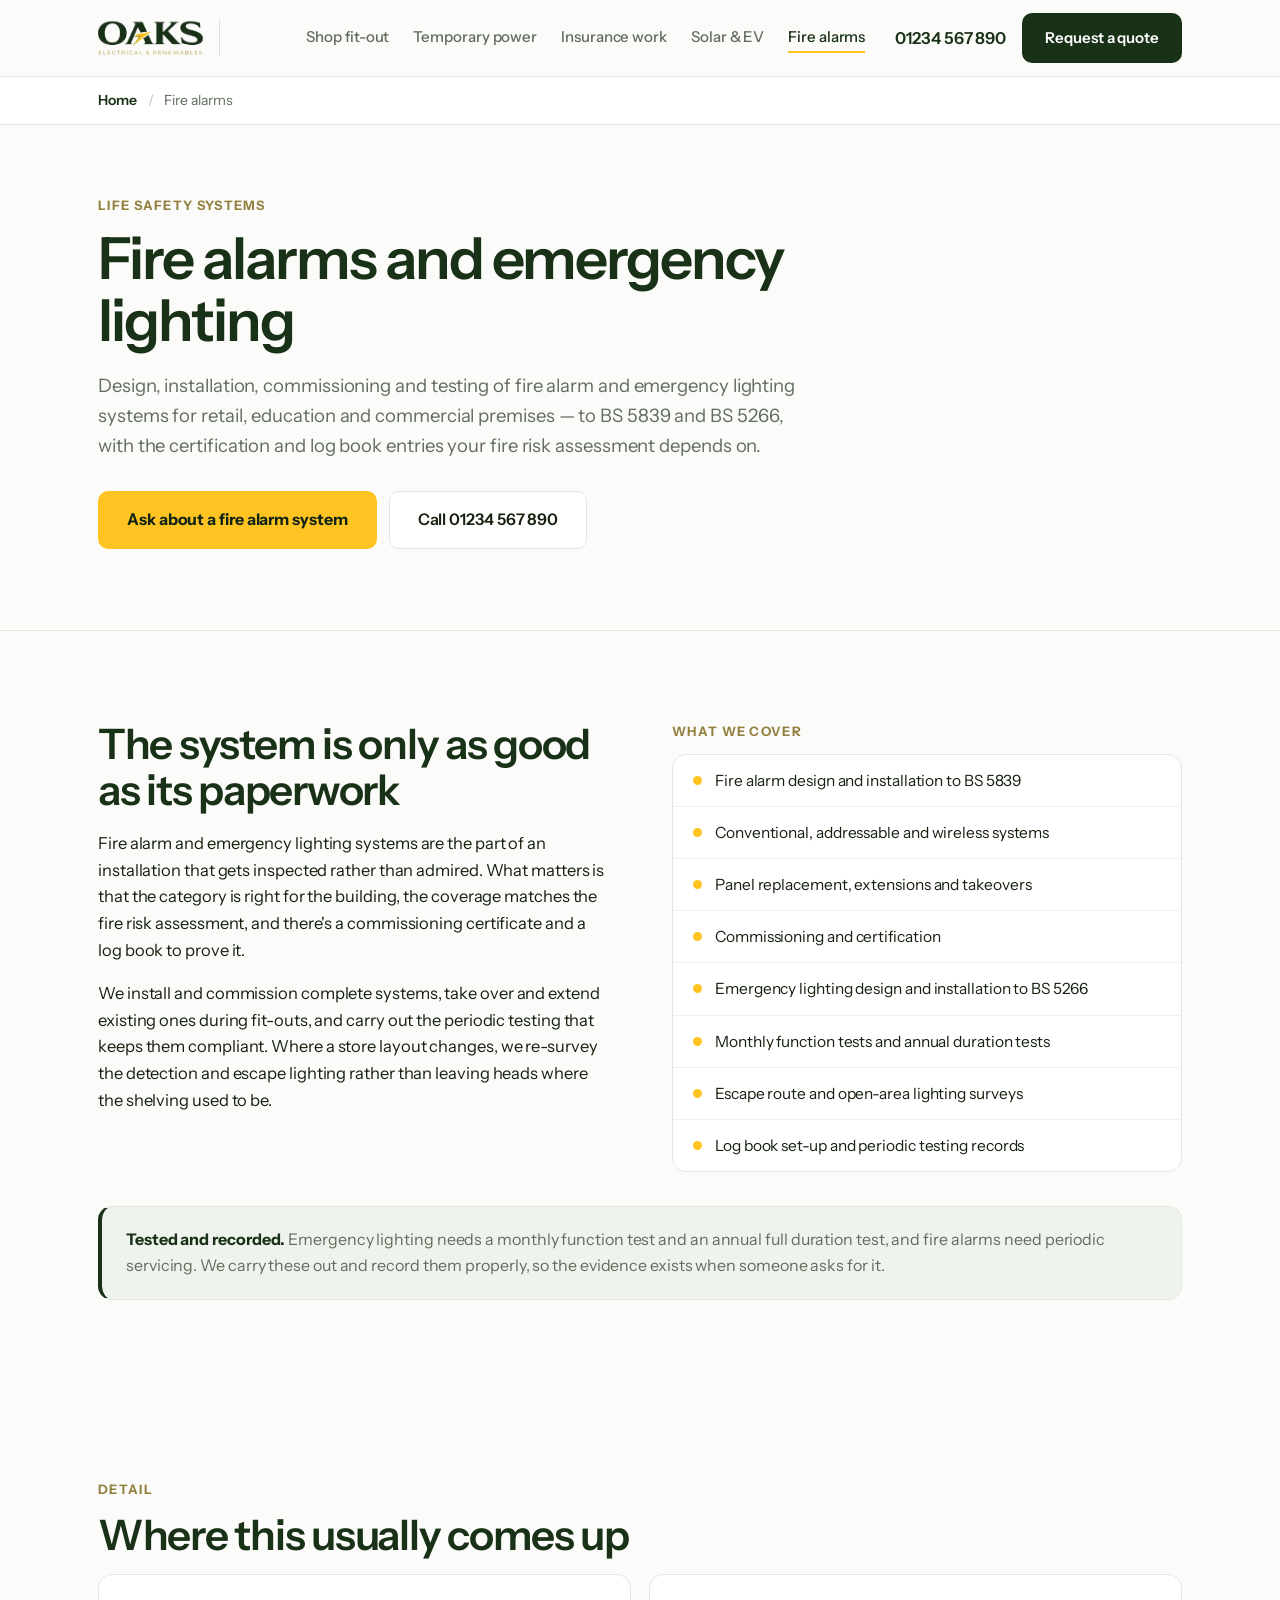
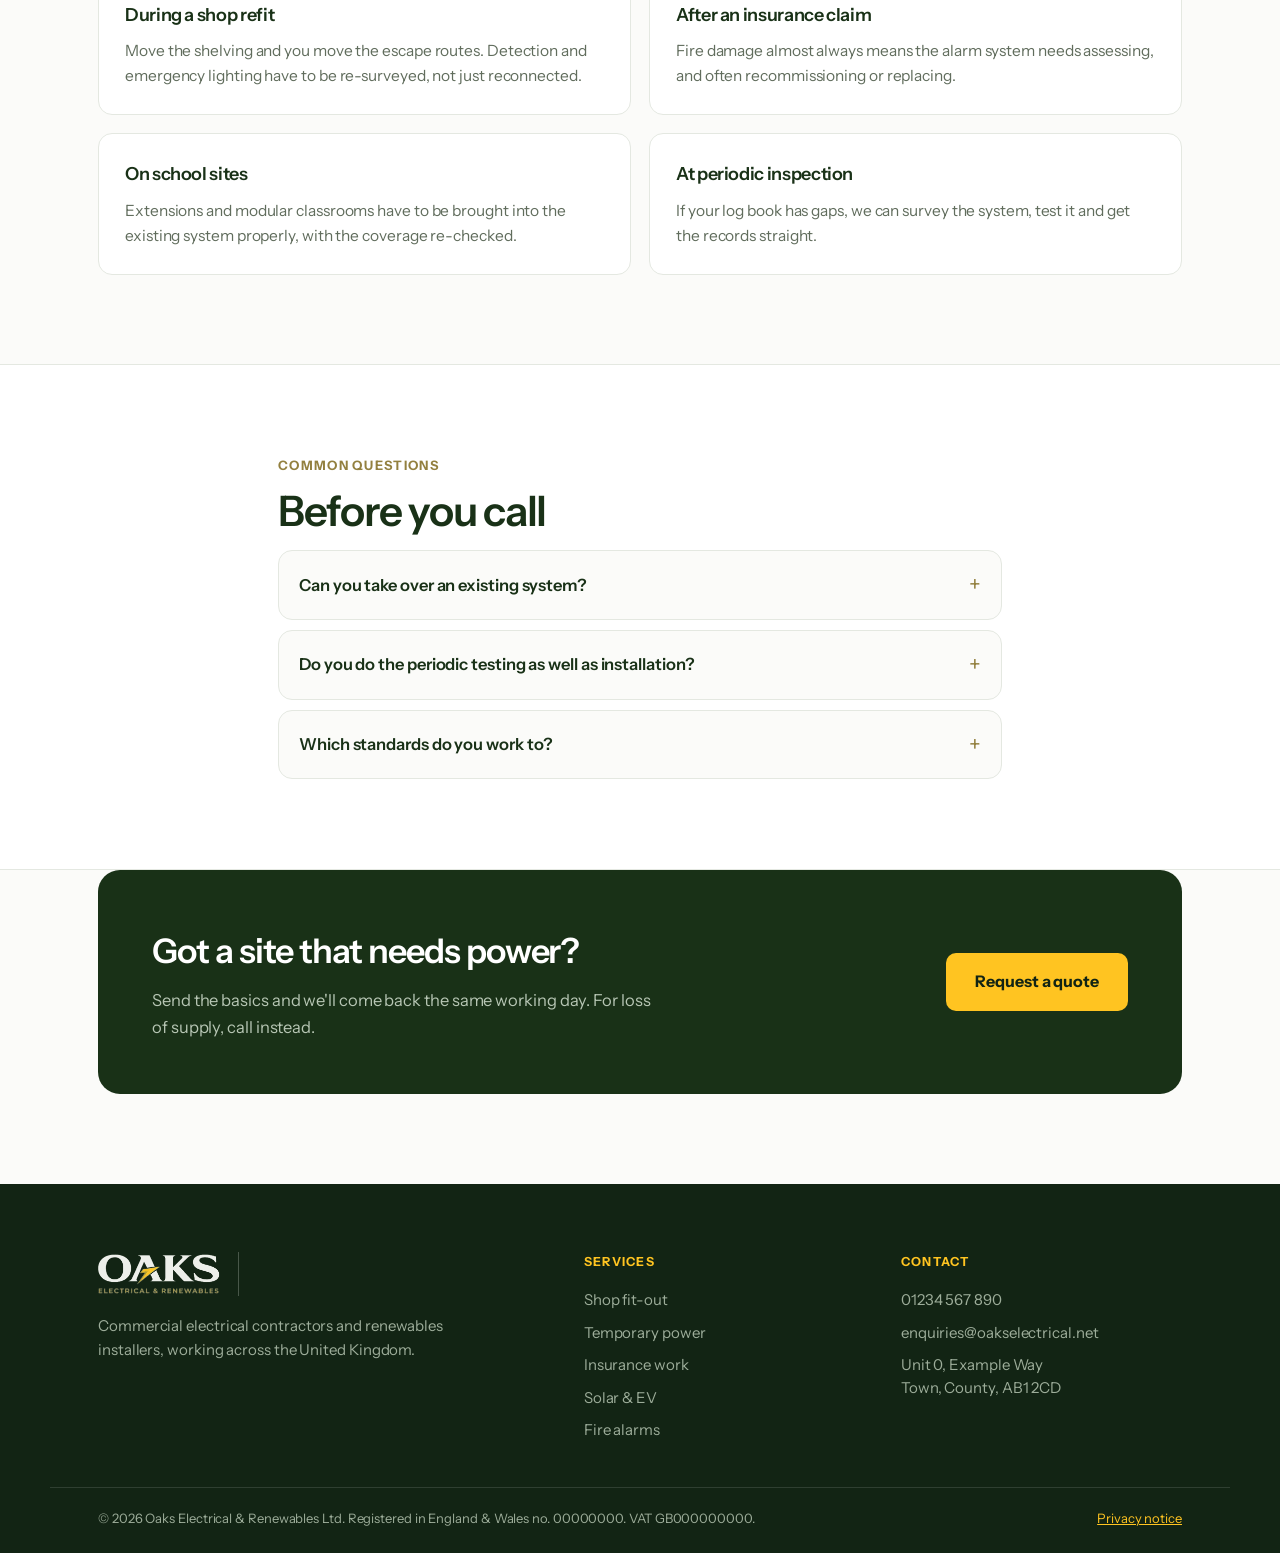
==== fire-alarms-emergency-lighting.html @ 6ed45cf1 "Initial commit: Oaks Electrical & Renewables website" ====
<!DOCTYPE html>
<html lang="en-GB">
<head>
<meta charset="utf-8">
<meta name="viewport" content="width=device-width, initial-scale=1">
<title>Fire Alarm &amp; Emergency Lighting Installation and Testing | Oaks Electrical</title>
<meta name="description" content="Commercial fire alarm and emergency lighting installation, commissioning and testing to BS 5839 and BS 5266. Nationwide, for retail, schools and commercial premises.">
<link rel="canonical" href="https://oakselectrical.net/fire-alarms-emergency-lighting.html">
<meta property="og:title" content="Fire Alarm &amp; Emergency Lighting Installation and Testing | Oaks Electrical">
<meta property="og:description" content="Commercial fire alarm and emergency lighting installation, commissioning and testing to BS 5839 and BS 5266. Nationwide, for retail, schools and commercial premises.">
<meta property="og:type" content="article">
<meta property="og:url" content="https://oakselectrical.net/fire-alarms-emergency-lighting.html">
<meta name="theme-color" content="#193117">
<link rel="icon" href="assets/favicon.svg" type="image/svg+xml">
<link rel="preconnect" href="https://fonts.googleapis.com">
<link rel="preconnect" href="https://fonts.gstatic.com" crossorigin>
<link href="https://fonts.googleapis.com/css2?family=Instrument+Sans:wght@400;500;600;700&display=swap" rel="stylesheet">
<link rel="stylesheet" href="styles.css">
</head>
<body>

<a class="skip" href="#main">Skip to content</a>

<header class="site-head">
  <div class="site-head__in">
    <a class="brand" href="index.html" aria-label="Oaks Electrical and Renewables, home">
      <img src="assets/oaks-logo.png" alt="Oaks Electrical &amp; Renewables" width="557" height="174">
    </a>
    <nav class="mainnav" aria-label="Main">
      <a href="supermarket-shop-fitout.html">Shop fit-out</a>
      <a href="temporary-power-supplies-schools.html">Temporary power</a>
      <a href="insurance-electrical-work.html">Insurance work</a>
      <a href="solar-pv-ev-charging.html">Solar &amp; EV</a>
      <a href="fire-alarms-emergency-lighting.html" aria-current="page">Fire alarms</a>
    </nav>
    <div class="head-actions">
      <a class="telnum" href="tel:01234567890">01234 567 890</a>
      <a class="btn btn--green" href="index.html#contact">Request a quote</a>
    </div>
    <button class="burger" aria-expanded="false" aria-controls="drawer" aria-label="Open menu">
      <span></span><span></span><span></span>
    </button>
  </div>
  <div class="drawer" id="drawer" hidden>
    <a href="supermarket-shop-fitout.html">Shop fit-out</a>
    <a href="temporary-power-supplies-schools.html">Temporary power</a>
    <a href="insurance-electrical-work.html">Insurance work</a>
    <a href="solar-pv-ev-charging.html">Solar &amp; EV</a>
    <a href="fire-alarms-emergency-lighting.html">Fire alarms</a>
    <a href="index.html#contact">Contact</a>
    <a class="drawer__call btn btn--yellow" href="tel:01234567890">Call 01234 567 890</a>
  </div>
</header>

<main id="main">

  <nav class="crumbs" aria-label="Breadcrumb">
    <div class="wrap">
      <a href="index.html">Home</a> <span aria-hidden="true">/</span> Fire alarms
    </div>
  </nav>

  <section class="pagehero">
    <div class="wrap">
      <p class="eyebrow">Life safety systems</p>
      <h1>Fire alarms and emergency lighting</h1>
      <p class="pagehero__lede">Design, installation, commissioning and testing of fire alarm and emergency lighting systems for retail, education and commercial premises — to BS&nbsp;5839 and BS&nbsp;5266, with the certification and log book entries your fire risk assessment depends on.</p>
      <div class="hero__btns">
        <a class="btn btn--yellow btn--lg" href="index.html#contact">Ask about a fire alarm system</a>
        <a class="btn btn--outline btn--lg" href="tel:01234567890">Call 01234 567 890</a>
      </div>
    </div>
  </section>

  <section class="sec">
    <div class="wrap detail">
      <div class="detail__head">
        <h2 class="h2">The system is only as good as its paperwork</h2>
        <p>Fire alarm and emergency lighting systems are the part of an installation that gets inspected rather than admired. What matters is that the category is right for the building, the coverage matches the fire risk assessment, and there's a commissioning certificate and a log book to prove it.</p>
        <p>We install and commission complete systems, take over and extend existing ones during fit-outs, and carry out the periodic testing that keeps them compliant. Where a store layout changes, we re-survey the detection and escape lighting rather than leaving heads where the shelving used to be.</p>
      </div>
      <div>
        <p class="eyebrow">What we cover</p>
        <ul class="speclist">
        <li>Fire alarm design and installation to BS 5839</li>
        <li>Conventional, addressable and wireless systems</li>
        <li>Panel replacement, extensions and takeovers</li>
        <li>Commissioning and certification</li>
        <li>Emergency lighting design and installation to BS 5266</li>
        <li>Monthly function tests and annual duration tests</li>
        <li>Escape route and open-area lighting surveys</li>
        <li>Log book set-up and periodic testing records</li>
        </ul>
      </div>
    </div>
    <div class="wrap">
      <p class="callout"><strong>Tested and recorded.</strong> Emergency lighting needs a monthly function test and an annual full duration test, and fire alarms need periodic servicing. We carry these out and record them properly, so the evidence exists when someone asks for it.</p>
    </div>
  </section>

  <section class="sec sec--white" data-gallery-section>
    <div class="wrap">
      <p class="eyebrow">Recent work</p>
      <h2 class="h2">On site</h2>
      <p class="sub">A few jobs from this side of the business.</p>
      <div data-gallery="firealarms"></div>
    </div>
  </section>

  <section class="sec">
    <div class="wrap">
      <p class="eyebrow">Detail</p>
      <h2 class="h2">Where this usually comes up</h2>
      <ul class="pointgrid">
        <li><h3>During a shop refit</h3><p>Move the shelving and you move the escape routes. Detection and emergency lighting have to be re-surveyed, not just reconnected.</p></li>
        <li><h3>After an insurance claim</h3><p>Fire damage almost always means the alarm system needs assessing, and often recommissioning or replacing.</p></li>
        <li><h3>On school sites</h3><p>Extensions and modular classrooms have to be brought into the existing system properly, with the coverage re-checked.</p></li>
        <li><h3>At periodic inspection</h3><p>If your log book has gaps, we can survey the system, test it and get the records straight.</p></li>
      </ul>
    </div>
  </section>

  <section class="sec sec--white">
    <div class="wrap faqwrap">
      <p class="eyebrow">Common questions</p>
      <h2 class="h2">Before you call</h2>
      <div class="faq">
        <details class="qa"><summary>Can you take over an existing system?</summary><p>Yes. We'll survey what's there, tell you honestly whether it's worth keeping and what it needs to be compliant.</p></details>
        <details class="qa"><summary>Do you do the periodic testing as well as installation?</summary><p>Yes — monthly and annual emergency lighting tests and fire alarm servicing, with the records handed over.</p></details>
        <details class="qa"><summary>Which standards do you work to?</summary><p>BS 5839 for fire detection and alarm systems, BS 5266 for emergency lighting, and BS 7671 for the installation itself.</p></details>
      </div>
    </div>
  </section>

  <section class="sec sec--flush">
    <div class="wrap">
      <div class="ctaband">
        <div>
          <h2>Got a site that needs power?</h2>
          <p>Send the basics and we'll come back the same working day. For loss of supply, call instead.</p>
        </div>
        <a class="btn btn--yellow btn--lg" href="index.html#contact">Request a quote</a>
      </div>
    </div>
  </section>

</main>

<footer class="site-foot">
  <div class="wrap foot__grid">
    <div>
      <img src="assets/oaks-logo-reversed.png" alt="Oaks Electrical &amp; Renewables" width="557" height="174">
      <p>Commercial electrical contractors and renewables installers, working across the United Kingdom.</p>
    </div>
    <div class="foot__col">
      <h2>Services</h2>
      <a href="supermarket-shop-fitout.html">Shop fit-out</a>
      <a href="temporary-power-supplies-schools.html">Temporary power</a>
      <a href="insurance-electrical-work.html">Insurance work</a>
      <a href="solar-pv-ev-charging.html">Solar &amp; EV</a>
      <a href="fire-alarms-emergency-lighting.html">Fire alarms</a>
    </div>
    <div class="foot__col">
      <h2>Contact</h2>
      <a href="tel:01234567890">01234 567 890</a>
      <a href="mailto:enquiries@oakselectrical.net">enquiries@oakselectrical.net</a>
      <span>Unit 0, Example Way<br>Town, County, AB1 2CD</span>
    </div>
  </div>
  <div class="wrap foot__legal">
    <p>&copy; <span data-year>2026</span> Oaks Electrical &amp; Renewables Ltd. Registered in England &amp; Wales no. 00000000. VAT GB000000000.</p>
    <p><a href="privacy.html">Privacy notice</a></p>
  </div>
</footer>

<script src="script.js"></script>
<script src="gallery.js"></script>
</body>
</html>
---- styles.css ----
/* ==========================================================================
   Oaks Electrical & Renewables
   Colours sampled from the logo: green #193117, brass #93803F, bolt #FFC421
   ========================================================================== */

:root{
  --green:#193117;
  --green-d:#122414;
  --green-l:#2A4726;
  --green-t:#EDF2EC;
  --brass:#93803F;
  --live:#FFC421;

  --bg:#FBFBF9;
  --card:#FFFFFF;
  --line:#E4E8E1;
  --line-2:#EEF1EC;
  --ink:#16210F;
  --muted:#616D5D;
  --muted-rev:#9DAD9A;

  --f:"Instrument Sans",system-ui,-apple-system,"Segoe UI",sans-serif;
  --wrap:1180px;
  --gut:clamp(20px,5vw,48px);
  --sec-y:clamp(56px,7vw,96px);
  --r:14px;
  --r-lg:22px;
}

*,*::before,*::after{box-sizing:border-box}

html{scroll-behavior:smooth;scroll-padding-top:88px;-webkit-text-size-adjust:100%}

body{
  margin:0;background:var(--bg);color:var(--ink);
  font-family:var(--f);font-size:16.5px;line-height:1.62;letter-spacing:-.005em;
  -webkit-font-smoothing:antialiased;
}

img{display:block;max-width:100%;height:auto}
a{color:inherit}
:focus-visible{outline:3px solid var(--live);outline-offset:3px}

.skip{position:absolute;left:-9999px;top:0;z-index:200;background:var(--live);color:var(--green-d);padding:12px 18px;font-weight:600}
.skip:focus{left:0}

.wrap{max-width:var(--wrap);margin-inline:auto;padding-inline:var(--gut)}

/* -------------------------------------------------------------- type ---- */

.h2{
  font-size:clamp(28px,3.4vw,42px);line-height:1.1;letter-spacing:-.03em;
  font-weight:600;margin:0 0 16px;color:var(--green);
}
.eyebrow{
  font-size:13px;font-weight:700;letter-spacing:.1em;text-transform:uppercase;
  color:var(--brass);margin:0 0 12px;
}
.sub{font-size:17.5px;color:var(--muted);max-width:58ch;margin:0 0 40px}

/* ----------------------------------------------------------- buttons ---- */

.btn{
  display:inline-flex;align-items:center;justify-content:center;
  text-decoration:none;font-weight:600;font-size:15px;
  padding:12px 22px;border-radius:10px;border:1px solid transparent;
  cursor:pointer;transition:background .18s ease,border-color .18s ease,transform .18s ease;
}
.btn:hover{transform:translateY(-1px)}
.btn--green{background:var(--green);color:#fff}
.btn--green:hover{background:var(--green-d)}
.btn--yellow{background:var(--live);color:var(--green-d);font-weight:700}
.btn--yellow:hover{background:#FFD457}
.btn--outline{background:#fff;border-color:var(--line);color:var(--ink)}
.btn--outline:hover{border-color:var(--green);}
.btn--lg{padding:15px 28px;font-size:16px}
.btn--full{width:100%;padding:15px 28px;font-size:16px}

/* ------------------------------------------------------------- head ---- */

.site-head{
  position:sticky;top:0;z-index:60;
  background:rgba(251,251,249,.93);backdrop-filter:blur(10px);
  border-bottom:1px solid var(--line);
}
.site-head__in{
  display:flex;align-items:center;gap:30px;
  max-width:var(--wrap);margin-inline:auto;padding:13px var(--gut);
}
.brand img{height:38px;width:auto}

.mainnav{display:flex;gap:24px;margin-left:auto;font-size:15px;font-weight:500;color:var(--muted)}
.mainnav a{text-decoration:none;padding:2px 0;border-bottom:2px solid transparent}
.mainnav a:hover{color:var(--green);border-bottom-color:var(--live)}

.head-actions{display:flex;align-items:center;gap:16px}
.telnum{font-weight:600;text-decoration:none;white-space:nowrap;color:var(--green)}
.telnum:hover{color:var(--brass)}

.burger{display:none;background:none;border:0;padding:10px;cursor:pointer;margin-left:auto}
.burger span{display:block;width:24px;height:2px;background:var(--green);margin:5px 0;border-radius:2px}

.drawer{display:none;flex-direction:column;padding:6px var(--gut) 22px;border-top:1px solid var(--line);background:var(--bg)}
.drawer a{text-decoration:none;padding:14px 2px;border-bottom:1px solid var(--line);font-weight:500}
.drawer__call{margin-top:16px;border-bottom:0;justify-content:center}

/* -------------------------------------------------------------- hero ---- */

.hero{padding:clamp(48px,6vw,88px) 0 clamp(40px,5vw,64px)}
.hero__grid{display:grid;grid-template-columns:1.05fr .95fr;gap:clamp(28px,5vw,64px);align-items:center}

.tag{
  display:inline-flex;align-items:center;gap:8px;
  background:#EFF3ED;border:1px solid var(--line);color:var(--green);
  border-radius:999px;padding:6px 14px;font-size:13.5px;font-weight:600;margin-bottom:22px;
}
.tag i{width:7px;height:7px;border-radius:50%;background:var(--live);display:block;flex:none}

h1{
  font-size:clamp(34px,5vw,58px);line-height:1.06;letter-spacing:-.035em;
  font-weight:600;margin:0 0 20px;color:var(--green);
}
.hero__lede{font-size:19px;color:var(--muted);max-width:50ch;margin:0 0 30px}
.hero__btns{display:flex;gap:12px;flex-wrap:wrap;margin-bottom:30px}

.trustrow{display:flex;flex-wrap:wrap;gap:8px}
.trustrow span{
  font-size:13px;font-weight:600;color:var(--muted);
  background:#fff;border:1px solid var(--line);border-radius:8px;padding:7px 12px;
}

.panel{background:var(--green);border-radius:var(--r-lg);padding:30px;color:var(--green-t)}
.panel h2{
  font-size:14px;letter-spacing:.1em;text-transform:uppercase;color:var(--live);
  margin:0 0 20px;font-weight:600;
}
.panel__rows{display:grid;gap:10px}
.prow{
  display:flex;align-items:center;gap:14px;text-decoration:none;color:inherit;
  background:rgba(255,255,255,.07);border:1px solid rgba(255,255,255,.1);
  border-radius:12px;padding:14px 16px;
  transition:background .18s ease,border-color .18s ease,transform .18s ease;
}
.prow:hover{background:rgba(255,196,33,.14);border-color:rgba(255,196,33,.4);transform:translateX(3px)}
.prow b{
  width:30px;height:30px;border-radius:8px;background:var(--live);color:var(--green-d);
  display:grid;place-items:center;font-size:13px;font-weight:700;flex:none;
}
.prow span{min-width:0}
.prow strong{display:block;font-size:15.5px;font-weight:600}
.prow small{color:#AFBFAC;font-size:13.5px}

/* ------------------------------------------------------ client strip ---- */

.clientstrip{background:var(--green);color:var(--green-t);padding:18px 0}
.clientstrip .wrap{display:flex;align-items:center;gap:12px 28px;flex-wrap:wrap}
.clientstrip p{
  margin:0;font-size:12.5px;font-weight:700;letter-spacing:.12em;text-transform:uppercase;
  color:var(--live);flex:none;
}
.clientstrip ul{list-style:none;display:flex;flex-wrap:wrap;gap:8px 26px;margin:0;padding:0;font-size:15px;color:#C6D2C3}

/* ---------------------------------------------------------- sections ---- */

.sec{padding:var(--sec-y) 0}
.sec--white{background:var(--card);border-block:1px solid var(--line)}
.sec--flush{padding-top:0}

/* ------------------------------------------------------------- cards ---- */

.cards{display:grid;grid-template-columns:repeat(3,1fr);gap:20px}
.card{
  background:var(--card);border:1px solid var(--line);border-radius:var(--r);
  padding:28px 26px 30px;display:flex;flex-direction:column;
  transition:box-shadow .2s ease,transform .2s ease;
}
.sec--white .card{background:var(--bg)}
.card:hover{box-shadow:0 16px 36px -20px rgba(25,49,23,.4);transform:translateY(-3px)}
.ico{
  width:42px;height:42px;border-radius:11px;background:#EFF3ED;color:var(--green);
  display:grid;place-items:center;margin-bottom:20px;
}
.ico svg{width:22px;height:22px}
.card h3{font-size:19.5px;font-weight:600;margin:0 0 8px;letter-spacing:-.02em;color:var(--green)}
.card>p{margin:0 0 16px;color:var(--muted);font-size:15.5px}
.card ul{margin:0 0 20px;padding:0;list-style:none;font-size:15px;color:var(--muted)}
.card li{padding:6px 0 6px 20px;position:relative}
.card li::before{content:"";position:absolute;left:0;top:14px;width:9px;height:2px;background:var(--live);border-radius:2px}
.cardlink{margin-top:auto;text-decoration:none;font-weight:600;font-size:15px;color:var(--green)}
.cardlink:hover{color:var(--brass)}

/* ------------------------------------------------- service detail ------- */

.detail{display:grid;grid-template-columns:1fr 1fr;gap:clamp(28px,5vw,64px);align-items:start}
.detail__head .sub{margin-bottom:26px}

.speclist{
  list-style:none;margin:0;padding:0;
  background:var(--card);border:1px solid var(--line);border-radius:var(--r);overflow:hidden;
}
.sec--white .speclist{background:var(--bg)}
.speclist li{
  padding:13px 20px 13px 42px;position:relative;font-size:15.5px;
  border-bottom:1px solid var(--line-2);
}
.sec--white .speclist li{border-bottom-color:var(--line)}
.speclist li:last-child{border-bottom:0}
.speclist li::before{
  content:"";position:absolute;left:20px;top:21px;width:9px;height:9px;
  border-radius:50%;background:var(--live);
}

.callout{
  margin:34px 0 0;background:#EFF3ED;border:1px solid var(--line);border-left:4px solid var(--green);
  border-radius:var(--r);padding:20px 24px;font-size:16px;color:var(--muted);
}
.callout strong{color:var(--green);font-weight:700}

/* ------------------------------------------------------------- why ------ */

.why{display:grid;grid-template-columns:1fr 1fr;gap:clamp(28px,5vw,64px);align-items:center}
.checks{list-style:none;margin:0;padding:0;display:grid;gap:10px}
.checks li{
  display:flex;gap:12px;align-items:flex-start;
  background:var(--card);border:1px solid var(--line);border-radius:11px;
  padding:14px 16px;font-size:15.5px;
}
.sec--white .checks li{background:var(--bg)}
.checks li::before{
  content:"";flex:none;width:20px;height:20px;margin-top:2px;border-radius:50%;
  background:var(--green) url("data:image/svg+xml,%3Csvg xmlns='http://www.w3.org/2000/svg' viewBox='0 0 24 24' fill='none' stroke='%23FFC421' stroke-width='3.4' stroke-linecap='round' stroke-linejoin='round'%3E%3Cpath d='m5 13 4 4L19 7'/%3E%3C/svg%3E") center/12px no-repeat;
}
.checks strong{font-weight:700;color:var(--green)}

/* ------------------------------------------------------------ steps ----- */

.steps{list-style:none;margin:0;padding:0;display:grid;grid-template-columns:repeat(4,1fr);gap:20px}
.steps li{background:var(--bg);border:1px solid var(--line);border-radius:var(--r);padding:26px}
.sec--white .steps li{background:var(--bg)}
.steps b{
  font-size:13px;font-weight:700;color:var(--live);background:var(--green);
  border-radius:7px;padding:4px 9px;display:inline-block;margin-bottom:16px;
}
.steps h3{font-size:17.5px;font-weight:600;margin:0 0 8px;color:var(--green);letter-spacing:-.02em}
.steps p{margin:0;font-size:14.5px;color:var(--muted)}

/* ----------------------------------------------------------- badges ----- */

.badges{list-style:none;display:flex;flex-wrap:wrap;gap:10px;margin:34px 0 0;padding:0}
.badges li{
  font-size:13.5px;font-weight:600;letter-spacing:.04em;color:var(--muted);
  background:var(--card);border:1px solid var(--line);border-radius:9px;padding:10px 16px;
}

/* ---------------------------------------------------------- contact ----- */

.contact{display:grid;grid-template-columns:1fr 1fr;gap:clamp(28px,5vw,64px);align-items:start}
.cdetails{display:grid;grid-template-columns:1fr 1fr;gap:22px;margin:0}
.cdetails dt{font-size:12.5px;font-weight:700;letter-spacing:.1em;text-transform:uppercase;color:var(--brass);margin-bottom:5px}
.cdetails dd{margin:0;font-size:16px;line-height:1.5}
.cdetails a{text-decoration:none;font-weight:600;color:var(--green);border-bottom:1px solid var(--live)}

.form{background:var(--bg);border:1px solid var(--line);border-radius:var(--r-lg);padding:clamp(22px,3vw,32px)}
.field{margin-bottom:16px}
.field--2{display:grid;grid-template-columns:1fr 1fr;gap:14px}
.form label{display:block;font-size:13.5px;font-weight:600;color:var(--muted);margin-bottom:6px}
.form input,.form select,.form textarea{
  width:100%;background:#fff;border:1px solid var(--line);border-radius:10px;
  font-family:var(--f);font-size:16px;color:var(--ink);padding:12px 14px;
}
.form input::placeholder,.form textarea::placeholder{color:#9AA596}
.form input:focus,.form select:focus,.form textarea:focus{outline:none;border-color:var(--green)}
.form textarea{resize:vertical}
.formnote{font-size:13.5px;color:var(--muted);margin:14px 0 0;line-height:1.5}
.formnote a{color:var(--green);font-weight:600}

/* --------------------------------------------------------- cta band ----- */

.ctaband{
  background:var(--green);border-radius:var(--r-lg);color:#fff;
  padding:clamp(32px,5vw,54px);
  display:flex;gap:28px;align-items:center;justify-content:space-between;flex-wrap:wrap;
}
.ctaband h2{font-size:clamp(24px,3vw,34px);letter-spacing:-.03em;font-weight:600;margin:0 0 8px;color:#fff}
.ctaband p{margin:0;color:#B7C6B4;max-width:46ch}

/* ------------------------------------------------------------ footer ---- */

.site-foot{background:var(--green-d);color:var(--muted-rev);padding:clamp(48px,6vw,68px) 0 24px;font-size:15px}
.foot__grid{display:grid;grid-template-columns:1.6fr 1fr 1fr;gap:36px}
.foot__grid img{height:44px;width:auto;margin-bottom:18px}
.foot__grid p{margin:0;max-width:38ch;line-height:1.6}
.foot__col{display:flex;flex-direction:column}
.foot__col h2{font-size:12.5px;font-weight:700;letter-spacing:.1em;text-transform:uppercase;color:var(--live);margin:0 0 12px}
.foot__col a,.foot__col span{text-decoration:none;padding:5px 0;line-height:1.5}
.foot__col a:hover{color:#fff}
.foot__legal{
  display:flex;justify-content:space-between;gap:14px;flex-wrap:wrap;
  border-top:1px solid rgba(255,255,255,.12);margin-top:40px;padding-top:20px;font-size:13px;
}
.foot__legal p{margin:0}
.foot__legal a{color:var(--live)}

/* -------------------------------------------------------- responsive ---- */

@media (max-width:1000px){
  .mainnav{display:none}
  .head-actions{margin-left:auto}
  .burger{display:block;margin-left:0}
  .drawer.is-open{display:flex}
  .hero__grid,.detail,.why,.contact{grid-template-columns:1fr}
  .cards{grid-template-columns:1fr}
  .steps{grid-template-columns:repeat(2,1fr)}
  .foot__grid{grid-template-columns:1fr 1fr}
}

@media (max-width:640px){
  .head-actions .btn{display:none}
  .steps{grid-template-columns:1fr}
  .cdetails,.field--2{grid-template-columns:1fr}
  .foot__grid{grid-template-columns:1fr}
  .ctaband{flex-direction:column;align-items:flex-start}
  .ctaband .btn{width:100%}
}

@media (prefers-reduced-motion:reduce){
  html{scroll-behavior:auto}
  *,*::before,*::after{transition-duration:.01ms!important;animation-duration:.01ms!important}
}

/* ==========================================================================
   Sector pages — breadcrumbs, page hero, galleries, point grid, FAQ
   ========================================================================== */

.crumbs{border-bottom:1px solid var(--line);background:var(--card)}
.crumbs .wrap{padding-block:12px;font-size:14px;color:var(--muted)}
.crumbs a{color:var(--green);font-weight:600;text-decoration:none}
.crumbs a:hover{color:var(--brass)}
.crumbs span{margin:0 8px;color:#B7C0B2}

.pagehero{padding:clamp(40px,5.5vw,72px) 0 clamp(32px,4vw,52px);border-bottom:1px solid var(--line)}
.pagehero h1{max-width:18ch}
.pagehero__lede{font-size:18.5px;color:var(--muted);max-width:60ch;margin:0 0 30px}

.mainnav a[aria-current="page"]{color:var(--green);border-bottom-color:var(--live)}

/* --- galleries ---------------------------------------------------------- */

.grid-photos{display:grid;grid-template-columns:repeat(3,1fr);gap:18px}
.shot{margin:0}
.shot__btn{
  display:block;width:100%;padding:0;border:1px solid var(--line);background:var(--bg);
  border-radius:var(--r);overflow:hidden;cursor:zoom-in;line-height:0;
  transition:box-shadow .2s ease,transform .2s ease,border-color .2s ease;
}
.shot__btn:hover{transform:translateY(-3px);box-shadow:0 16px 36px -20px rgba(25,49,23,.45);border-color:var(--green-l)}
.shot__btn img{width:100%;height:250px;object-fit:cover}
.shot figcaption{font-size:14px;color:var(--muted);padding:10px 2px 0;line-height:1.45}

.lightbox{
  position:fixed;inset:0;z-index:200;background:rgba(10,20,10,.92);
  display:flex;align-items:center;justify-content:center;padding:24px;
}
.lightbox[hidden]{display:none}
.lightbox__fig{margin:0;max-width:1100px;max-height:100%;display:flex;flex-direction:column;gap:12px}
.lightbox__fig img{max-width:100%;max-height:78vh;object-fit:contain;border-radius:10px}
.lightbox__fig figcaption{color:#D5DED2;font-size:15px;text-align:center}
.lightbox__close{
  position:absolute;top:16px;right:20px;background:none;border:0;color:#fff;
  font-size:40px;line-height:1;cursor:pointer;padding:8px 14px;
}
.lightbox__close:hover{color:var(--live)}

/* --- point grid --------------------------------------------------------- */

.pointgrid{list-style:none;margin:0;padding:0;display:grid;grid-template-columns:repeat(2,1fr);gap:18px}
.pointgrid li{background:var(--card);border:1px solid var(--line);border-radius:var(--r);padding:26px}
.sec--white .pointgrid li{background:var(--bg)}
.pointgrid h3{font-size:18px;font-weight:600;margin:0 0 8px;color:var(--green);letter-spacing:-.02em}
.pointgrid p{margin:0;font-size:15.5px;color:var(--muted)}

/* --- FAQ ---------------------------------------------------------------- */

.faqwrap{max-width:820px}
.faq{display:grid;gap:10px}
.qa{background:var(--bg);border:1px solid var(--line);border-radius:var(--r);padding:0 20px}
.qa summary{
  cursor:pointer;padding:16px 0;font-weight:600;font-size:16.5px;color:var(--green);
  list-style:none;display:flex;justify-content:space-between;align-items:center;gap:16px;
}
.qa summary::-webkit-details-marker{display:none}
.qa summary::after{content:"+";font-size:22px;font-weight:400;color:var(--brass);flex:none}
.qa[open] summary::after{content:"–"}
.qa p{margin:0 0 18px;color:var(--muted);font-size:15.5px}

@media (max-width:1000px){
  .grid-photos{grid-template-columns:repeat(2,1fr)}
  .pointgrid{grid-template-columns:1fr}
}
@media (max-width:640px){
  .grid-photos{grid-template-columns:1fr}
  .shot__btn img{height:220px}
}
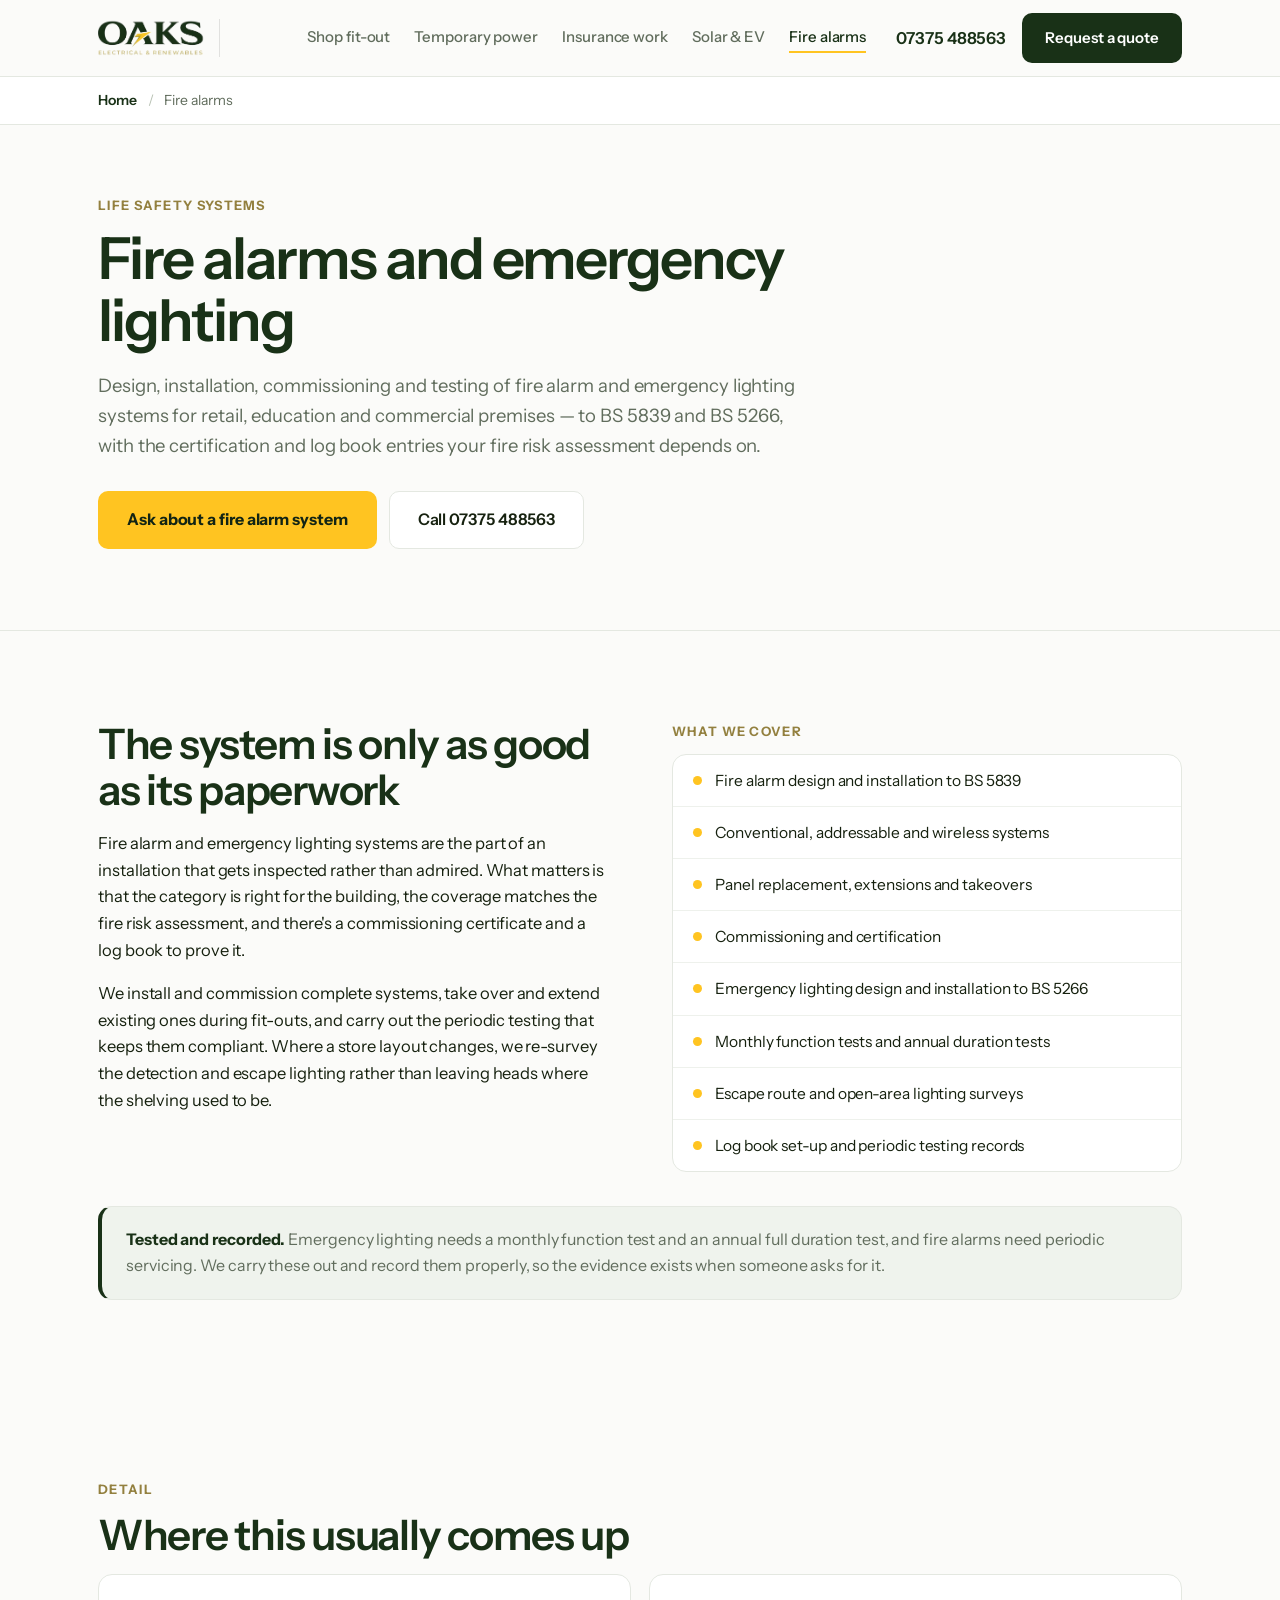
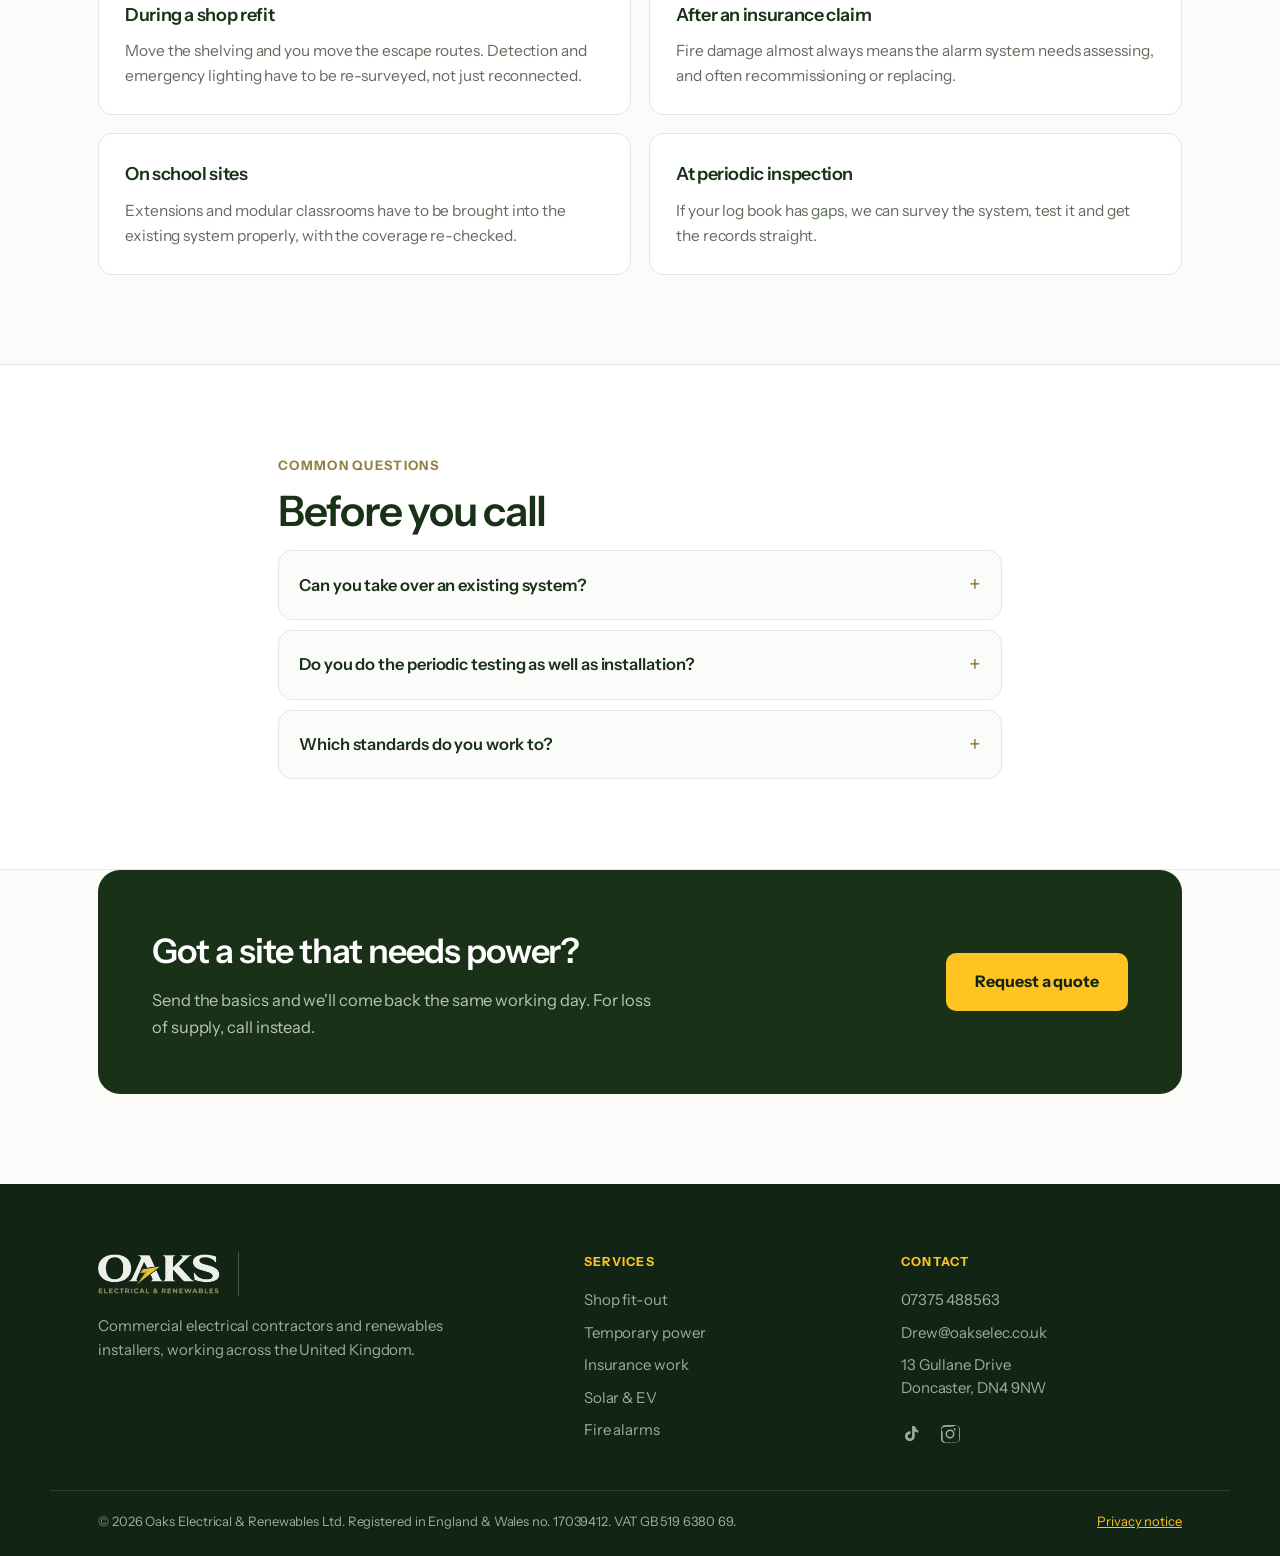
==== commit 7a2e61ab: "Update contact details, company/VAT numbers, add TikTok & Instagram links" ====
--- a/fire-alarms-emergency-lighting.html
+++ b/fire-alarms-emergency-lighting.html
@@ -11,7 +11,11 @@
 <meta property="og:type" content="article">
 <meta property="og:url" content="https://oakselectrical.net/fire-alarms-emergency-lighting.html">
 <meta name="theme-color" content="#193117">
-<link rel="icon" href="assets/favicon.svg" type="image/svg+xml">
+<link rel="icon" type="image/x-icon" href="assets/favicon.ico">
+<link rel="icon" type="image/png" sizes="32x32" href="assets/favicon-32x32.png">
+<link rel="icon" type="image/png" sizes="16x16" href="assets/favicon-16x16.png">
+<link rel="apple-touch-icon" sizes="180x180" href="assets/apple-touch-icon.png">
+<link rel="manifest" href="assets/site.webmanifest">
 <link rel="preconnect" href="https://fonts.googleapis.com">
 <link rel="preconnect" href="https://fonts.gstatic.com" crossorigin>
 <link href="https://fonts.googleapis.com/css2?family=Instrument+Sans:wght@400;500;600;700&display=swap" rel="stylesheet">
@@ -34,7 +38,7 @@
       <a href="fire-alarms-emergency-lighting.html" aria-current="page">Fire alarms</a>
     </nav>
     <div class="head-actions">
-      <a class="telnum" href="tel:01234567890">01234 567 890</a>
+      <a class="telnum" href="tel:+447375488563">07375 488563</a>
       <a class="btn btn--green" href="index.html#contact">Request a quote</a>
     </div>
     <button class="burger" aria-expanded="false" aria-controls="drawer" aria-label="Open menu">
@@ -48,7 +52,7 @@
     <a href="solar-pv-ev-charging.html">Solar &amp; EV</a>
     <a href="fire-alarms-emergency-lighting.html">Fire alarms</a>
     <a href="index.html#contact">Contact</a>
-    <a class="drawer__call btn btn--yellow" href="tel:01234567890">Call 01234 567 890</a>
+    <a class="drawer__call btn btn--yellow" href="tel:+447375488563">Call 07375 488563</a>
   </div>
 </header>
 
@@ -67,7 +71,7 @@
       <p class="pagehero__lede">Design, installation, commissioning and testing of fire alarm and emergency lighting systems for retail, education and commercial premises — to BS&nbsp;5839 and BS&nbsp;5266, with the certification and log book entries your fire risk assessment depends on.</p>
       <div class="hero__btns">
         <a class="btn btn--yellow btn--lg" href="index.html#contact">Ask about a fire alarm system</a>
-        <a class="btn btn--outline btn--lg" href="tel:01234567890">Call 01234 567 890</a>
+        <a class="btn btn--outline btn--lg" href="tel:+447375488563">Call 07375 488563</a>
       </div>
     </div>
   </section>
@@ -162,13 +166,17 @@
     </div>
     <div class="foot__col">
       <h2>Contact</h2>
-      <a href="tel:01234567890">01234 567 890</a>
-      <a href="mailto:enquiries@oakselectrical.net">enquiries@oakselectrical.net</a>
-      <span>Unit 0, Example Way<br>Town, County, AB1 2CD</span>
+      <a href="tel:+447375488563">07375 488563</a>
+      <a href="mailto:Drew@oakselec.co.uk">Drew@oakselec.co.uk</a>
+      <span>13 Gullane Drive<br>Doncaster, DN4 9NW</span>
+      <div class="foot__social" style="margin-top:14px;display:flex;gap:16px;align-items:center">
+        <a href="https://www.tiktok.com/@oakselec" target="_blank" rel="me noopener" aria-label="OAKS Electrical on TikTok" style="color:inherit;display:inline-flex"><svg width="22" height="22" viewBox="0 0 24 24" fill="currentColor" aria-hidden="true"><path d="M16.6 5.8c-.9-.6-1.5-1.5-1.7-2.6h-2.8v11.2c0 1.3-1.1 2.4-2.4 2.4s-2.4-1.1-2.4-2.4 1.1-2.4 2.4-2.4c.3 0 .5 0 .7.1v-2.9c-.2 0-.5-.1-.7-.1-2.9 0-5.3 2.4-5.3 5.3s2.4 5.3 5.3 5.3 5.3-2.4 5.3-5.3V9.3c1.1.8 2.4 1.2 3.8 1.2V7.7c-.8 0-1.5-.2-2.2-.6z"/></svg></a>
+        <a href="https://www.instagram.com/oakselectrical23" target="_blank" rel="me noopener" aria-label="OAKS Electrical on Instagram" style="color:inherit;display:inline-flex"><svg width="22" height="22" viewBox="0 0 24 24" fill="currentColor" aria-hidden="true"><path d="M12 2.2c3.2 0 3.6 0 4.9.07 1.2.06 1.8.25 2.2.42.6.22 1 .48 1.4.9.4.4.7.8.9 1.4.17.4.36 1 .42 2.2.06 1.3.07 1.7.07 4.9s0 3.6-.07 4.9c-.06 1.2-.25 1.8-.42 2.2-.22.6-.48 1-.9 1.4-.4.4-.8.7-1.4.9-.4.17-1 .36-2.2.42-1.3.06-1.7.07-4.9.07s-3.6 0-4.9-.07c-1.2-.06-1.8-.25-2.2-.42-.6-.22-1-.48-1.4-.9-.4-.4-.7-.8-.9-1.4-.17-.4-.36-1-.42-2.2C2.2 15.6 2.2 15.2 2.2 12s0-3.6.07-4.9c.06-1.2.25-1.8.42-2.2.22-.6.48-1 .9-1.4.4-.4.8-.7 1.4-.9.4-.17 1-.36 2.2-.42C8.4 2.2 8.8 2.2 12 2.2zm0 1.8c-3.1 0-3.5 0-4.7.07-1.1.05-1.7.24-2.1.4-.5.2-.9.44-1.3.84-.4.4-.64.8-.84 1.3-.16.4-.35 1-.4 2.1C4 8.5 4 8.9 4 12s0 3.5.07 4.7c.05 1.1.24 1.7.4 2.1.2.5.44.9.84 1.3.4.4.8.64 1.3.84.4.16 1 .35 2.1.4 1.2.07 1.6.07 4.7.07s3.5 0 4.7-.07c1.1-.05 1.7-.24 2.1-.4.5-.2.9-.44 1.3-.84.4-.4.64-.8.84-1.3.16-.4.35-1 .4-2.1.07-1.2.07-1.6.07-4.7s0-3.5-.07-4.7c-.05-1.1-.24-1.7-.4-2.1-.2-.5-.44-.9-.84-1.3-.4-.4-.8-.64-1.3-.84-.4-.16-1-.35-2.1-.4C15.5 4 15.1 4 12 4zm0 3.1a4.9 4.9 0 100 9.8 4.9 4.9 0 000-9.8zm0 8.1a3.2 3.2 0 110-6.4 3.2 3.2 0 010 6.4zm6.2-8.3a1.15 1.15 0 11-2.3 0 1.15 1.15 0 012.3 0z"/></svg></a>
+      </div>
     </div>
   </div>
   <div class="wrap foot__legal">
-    <p>&copy; <span data-year>2026</span> Oaks Electrical &amp; Renewables Ltd. Registered in England &amp; Wales no. 00000000. VAT GB000000000.</p>
+    <p>&copy; <span data-year>2026</span> Oaks Electrical &amp; Renewables Ltd. Registered in England &amp; Wales no. 17039412. VAT GB 519 6380 69.</p>
     <p><a href="privacy.html">Privacy notice</a></p>
   </div>
 </footer>
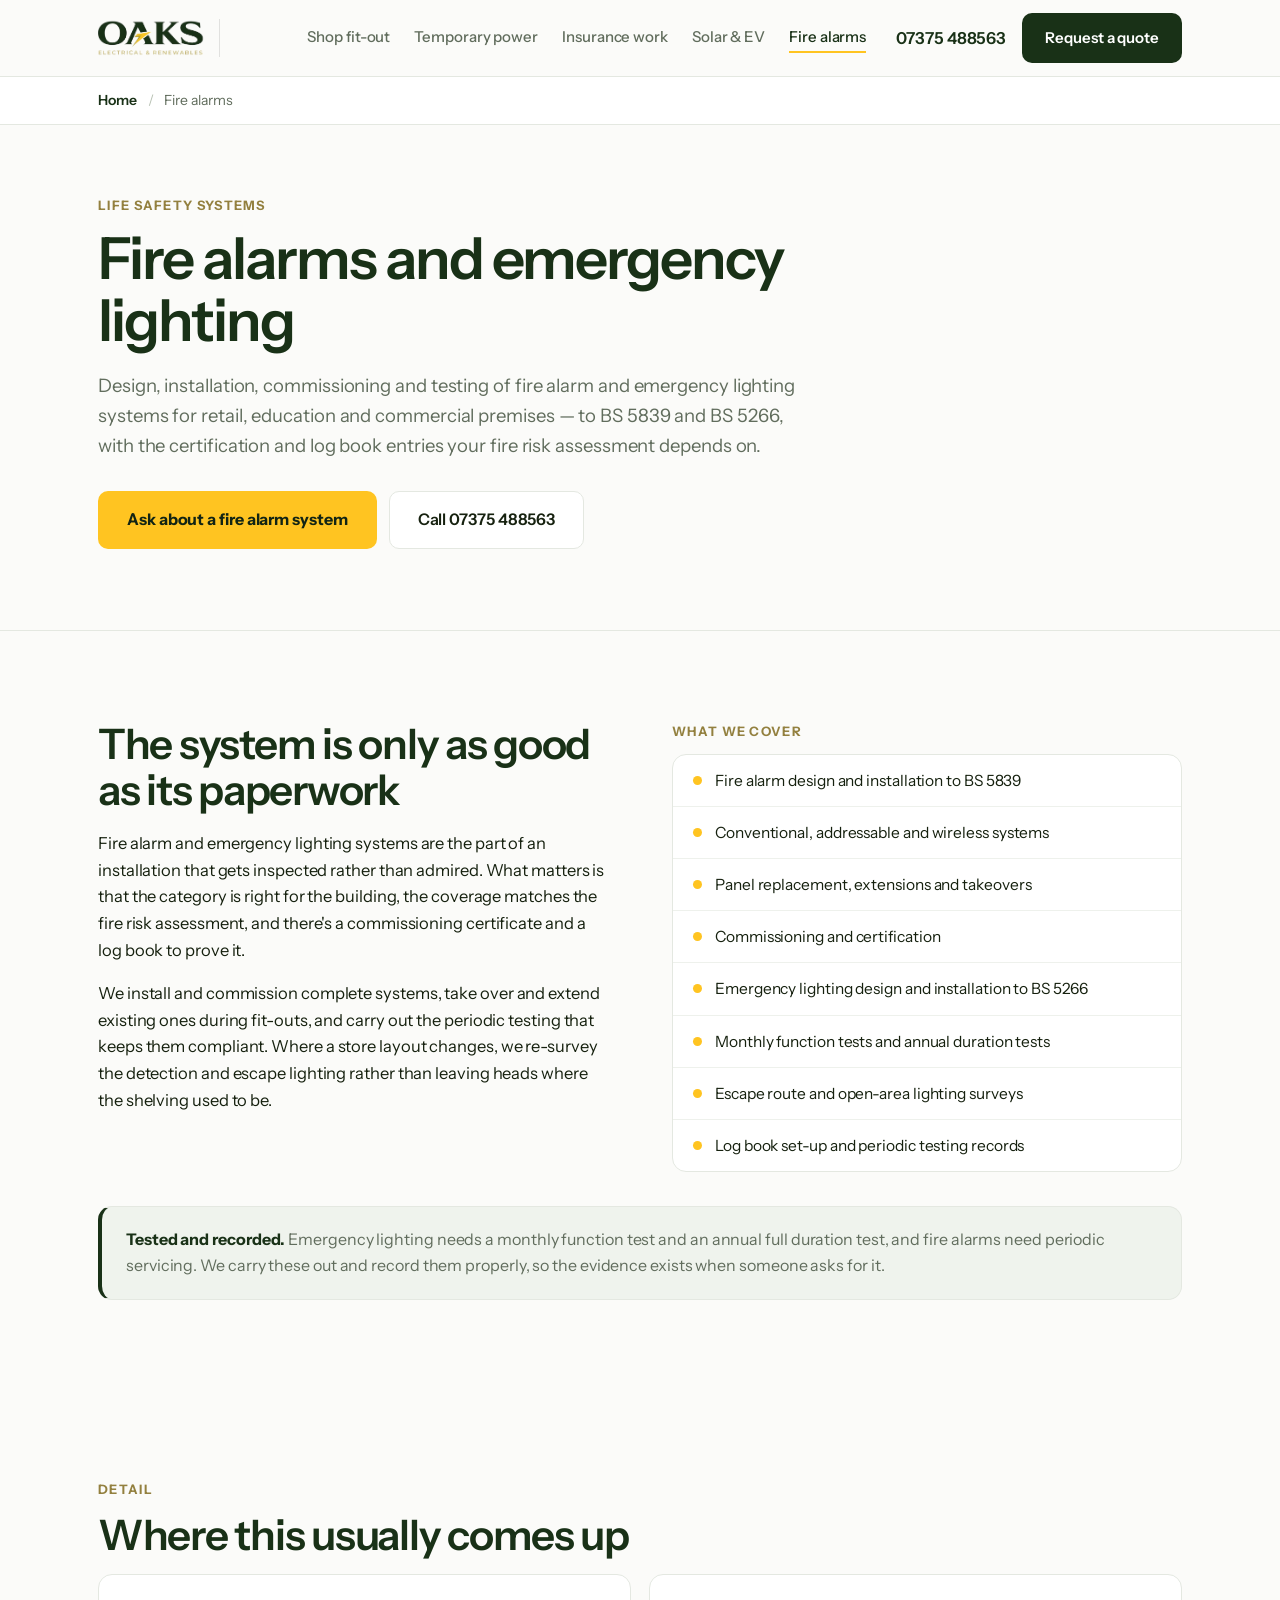
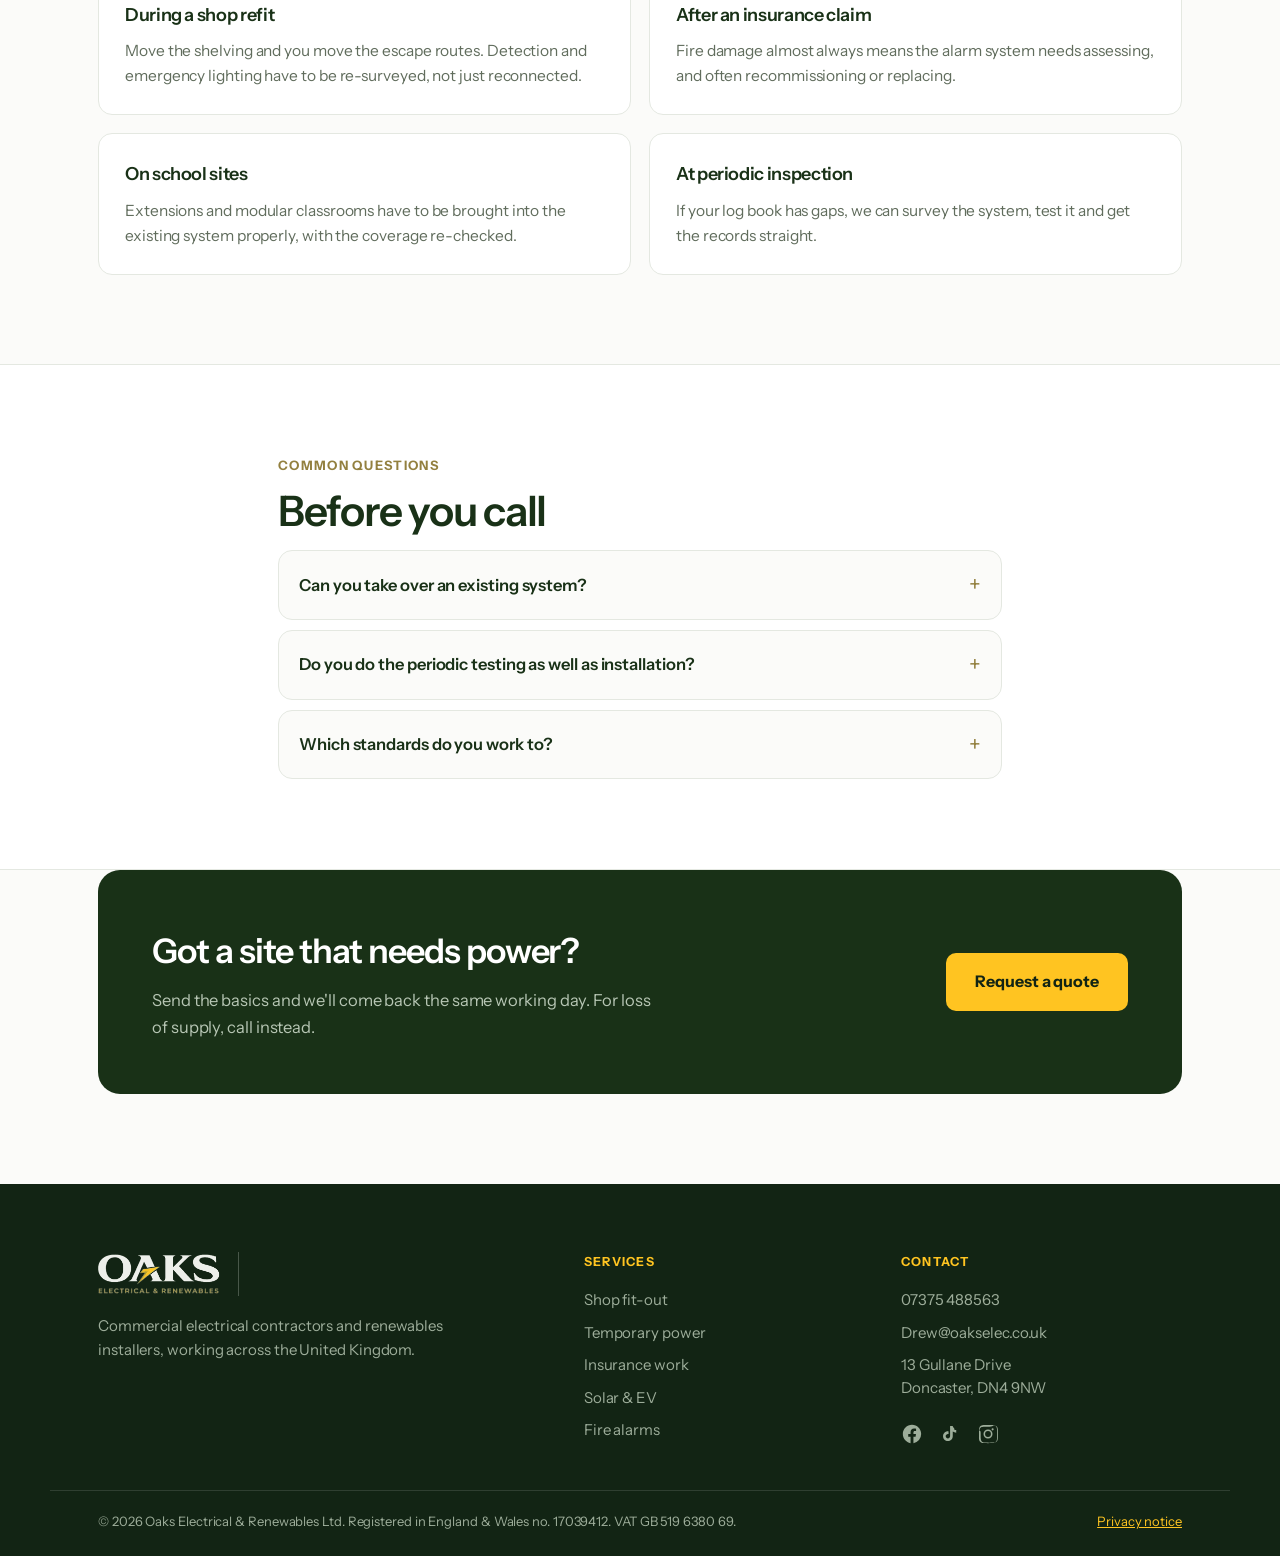
==== commit a5e00578: "Add Facebook link to footer and structured data" ====
--- a/fire-alarms-emergency-lighting.html
+++ b/fire-alarms-emergency-lighting.html
@@ -170,6 +170,7 @@
       <a href="mailto:Drew@oakselec.co.uk">Drew@oakselec.co.uk</a>
       <span>13 Gullane Drive<br>Doncaster, DN4 9NW</span>
       <div class="foot__social" style="margin-top:14px;display:flex;gap:16px;align-items:center">
+        <a href="https://www.facebook.com/share/1Cig2X53Fr/" target="_blank" rel="me noopener" aria-label="OAKS Electrical on Facebook" style="color:inherit;display:inline-flex"><svg width="22" height="22" viewBox="0 0 24 24" fill="currentColor" aria-hidden="true"><path d="M22 12.06C22 6.5 17.52 2 12 2S2 6.5 2 12.06c0 5 3.66 9.15 8.44 9.9v-7H7.9v-2.9h2.54V9.85c0-2.5 1.49-3.89 3.77-3.89 1.09 0 2.24.2 2.24.2v2.46h-1.26c-1.24 0-1.63.77-1.63 1.56v1.88h2.78l-.44 2.9h-2.34v7A9.96 9.96 0 0022 12.06z"/></svg></a>
         <a href="https://www.tiktok.com/@oakselec" target="_blank" rel="me noopener" aria-label="OAKS Electrical on TikTok" style="color:inherit;display:inline-flex"><svg width="22" height="22" viewBox="0 0 24 24" fill="currentColor" aria-hidden="true"><path d="M16.6 5.8c-.9-.6-1.5-1.5-1.7-2.6h-2.8v11.2c0 1.3-1.1 2.4-2.4 2.4s-2.4-1.1-2.4-2.4 1.1-2.4 2.4-2.4c.3 0 .5 0 .7.1v-2.9c-.2 0-.5-.1-.7-.1-2.9 0-5.3 2.4-5.3 5.3s2.4 5.3 5.3 5.3 5.3-2.4 5.3-5.3V9.3c1.1.8 2.4 1.2 3.8 1.2V7.7c-.8 0-1.5-.2-2.2-.6z"/></svg></a>
         <a href="https://www.instagram.com/oakselectrical23" target="_blank" rel="me noopener" aria-label="OAKS Electrical on Instagram" style="color:inherit;display:inline-flex"><svg width="22" height="22" viewBox="0 0 24 24" fill="currentColor" aria-hidden="true"><path d="M12 2.2c3.2 0 3.6 0 4.9.07 1.2.06 1.8.25 2.2.42.6.22 1 .48 1.4.9.4.4.7.8.9 1.4.17.4.36 1 .42 2.2.06 1.3.07 1.7.07 4.9s0 3.6-.07 4.9c-.06 1.2-.25 1.8-.42 2.2-.22.6-.48 1-.9 1.4-.4.4-.8.7-1.4.9-.4.17-1 .36-2.2.42-1.3.06-1.7.07-4.9.07s-3.6 0-4.9-.07c-1.2-.06-1.8-.25-2.2-.42-.6-.22-1-.48-1.4-.9-.4-.4-.7-.8-.9-1.4-.17-.4-.36-1-.42-2.2C2.2 15.6 2.2 15.2 2.2 12s0-3.6.07-4.9c.06-1.2.25-1.8.42-2.2.22-.6.48-1 .9-1.4.4-.4.8-.7 1.4-.9.4-.17 1-.36 2.2-.42C8.4 2.2 8.8 2.2 12 2.2zm0 1.8c-3.1 0-3.5 0-4.7.07-1.1.05-1.7.24-2.1.4-.5.2-.9.44-1.3.84-.4.4-.64.8-.84 1.3-.16.4-.35 1-.4 2.1C4 8.5 4 8.9 4 12s0 3.5.07 4.7c.05 1.1.24 1.7.4 2.1.2.5.44.9.84 1.3.4.4.8.64 1.3.84.4.16 1 .35 2.1.4 1.2.07 1.6.07 4.7.07s3.5 0 4.7-.07c1.1-.05 1.7-.24 2.1-.4.5-.2.9-.44 1.3-.84.4-.4.64-.8.84-1.3.16-.4.35-1 .4-2.1.07-1.2.07-1.6.07-4.7s0-3.5-.07-4.7c-.05-1.1-.24-1.7-.4-2.1-.2-.5-.44-.9-.84-1.3-.4-.4-.8-.64-1.3-.84-.4-.16-1-.35-2.1-.4C15.5 4 15.1 4 12 4zm0 3.1a4.9 4.9 0 100 9.8 4.9 4.9 0 000-9.8zm0 8.1a3.2 3.2 0 110-6.4 3.2 3.2 0 010 6.4zm6.2-8.3a1.15 1.15 0 11-2.3 0 1.15 1.15 0 012.3 0z"/></svg></a>
       </div>
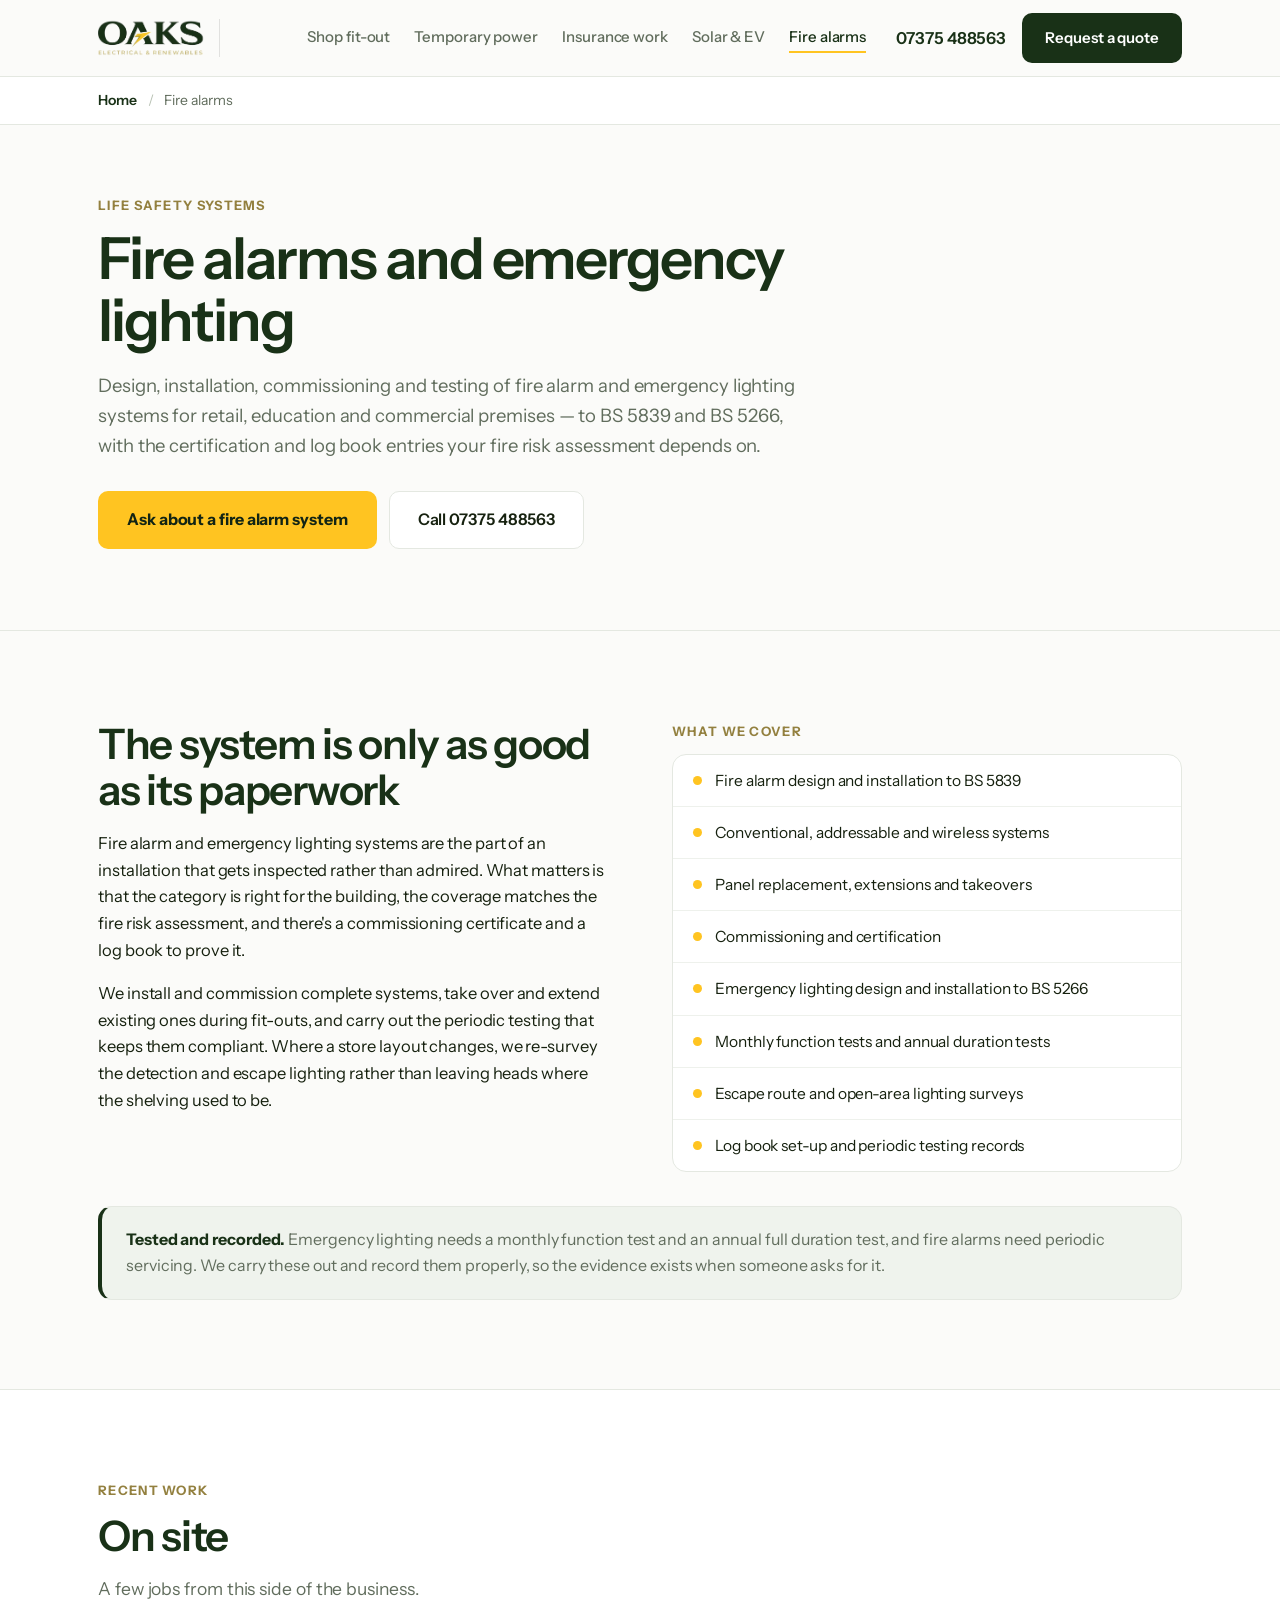
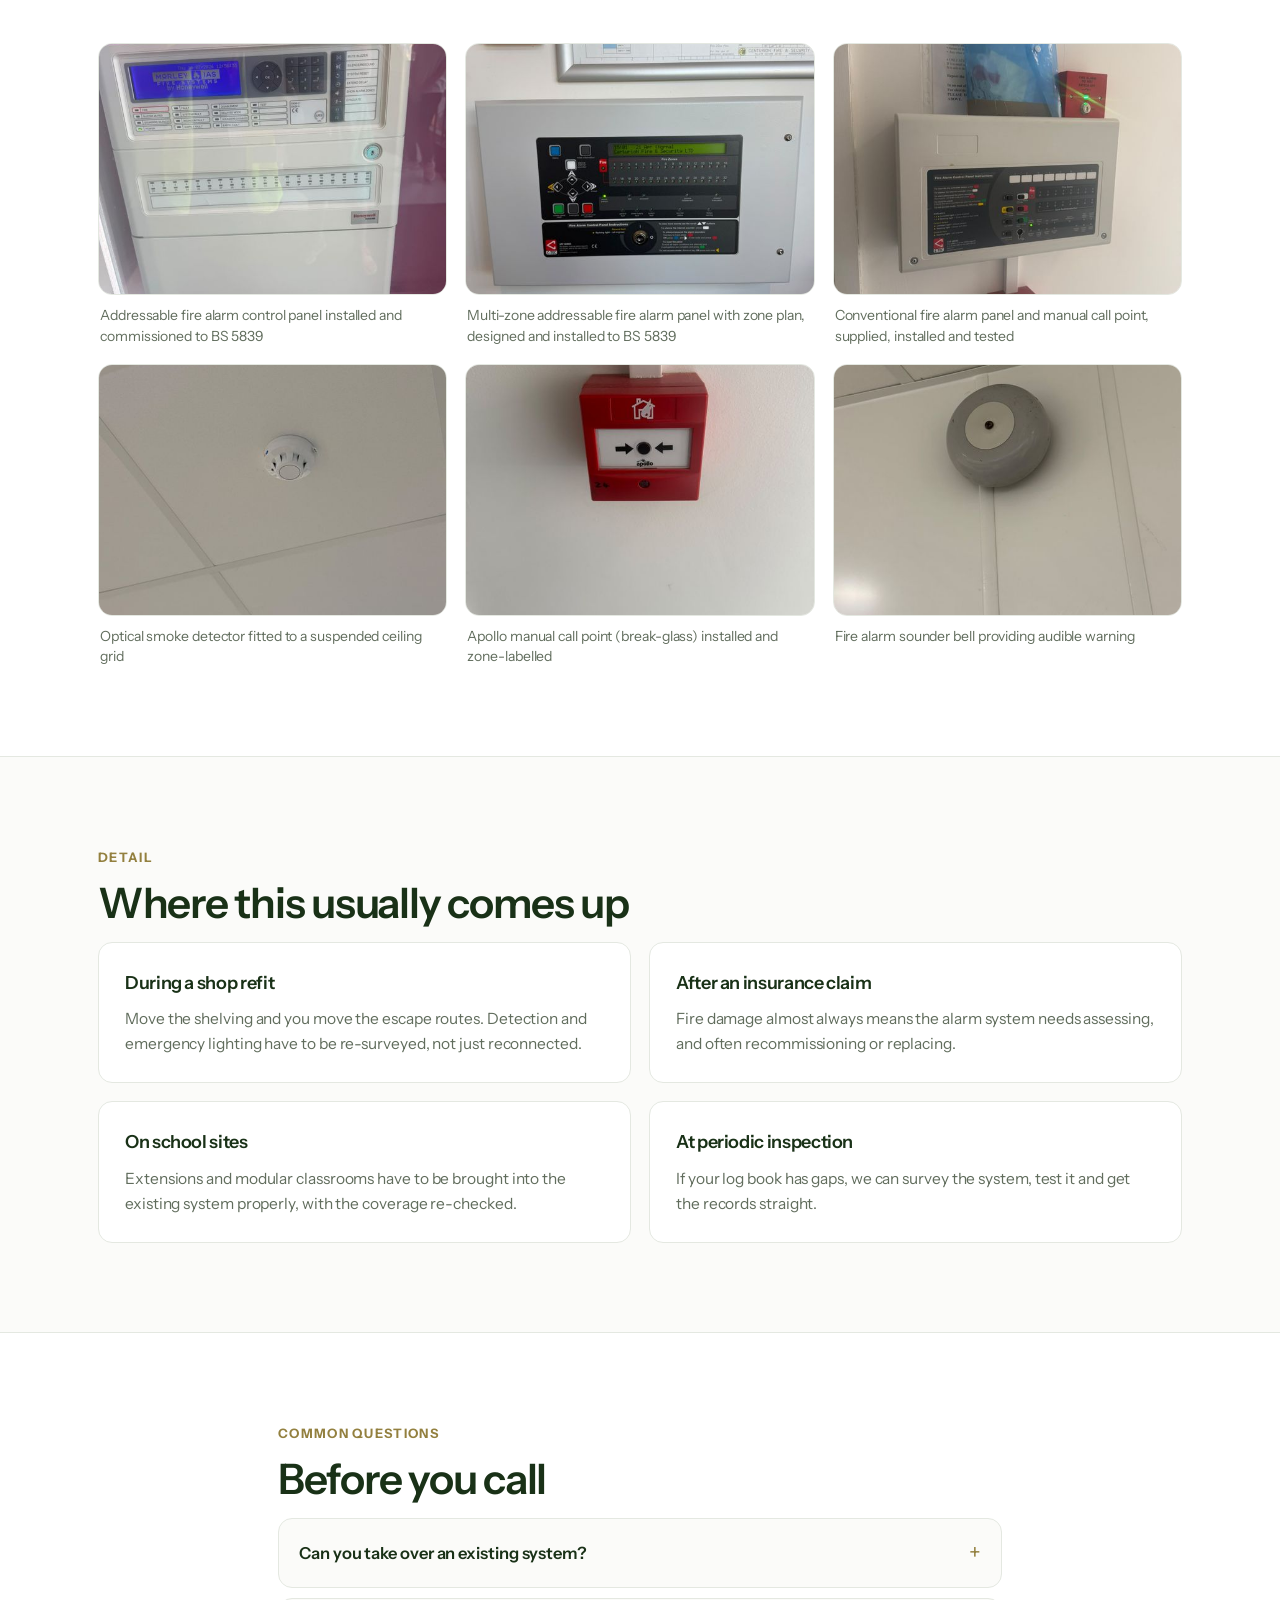
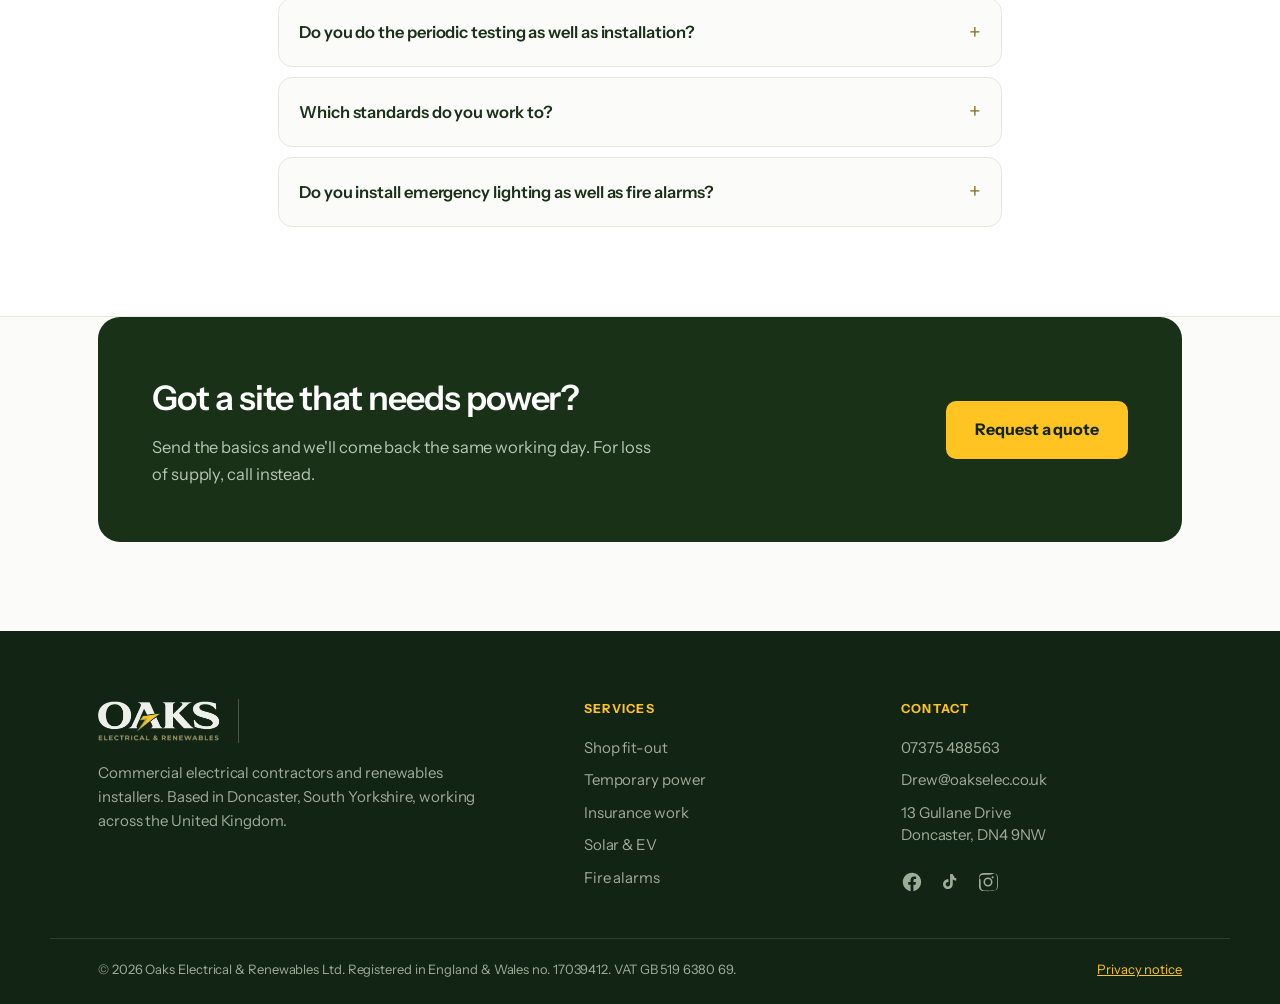
==== commit d443a676: "SEO: add Service/Breadcrumb/FAQ schema, geo signals, social + meta fixes - Add JSON-LD (Service + Br" ====
--- a/fire-alarms-emergency-lighting.html
+++ b/fire-alarms-emergency-lighting.html
@@ -3,13 +3,18 @@
 <head>
 <meta charset="utf-8">
 <meta name="viewport" content="width=device-width, initial-scale=1">
-<title>Fire Alarm &amp; Emergency Lighting Installation and Testing | Oaks Electrical</title>
-<meta name="description" content="Commercial fire alarm and emergency lighting installation, commissioning and testing to BS 5839 and BS 5266. Nationwide, for retail, schools and commercial premises.">
+<title>Fire Alarms &amp; Emergency Lighting | Oaks Electrical</title>
+<meta name="description" content="Commercial fire alarm and emergency lighting installation, commissioning and testing to BS 5839 and BS 5266. Nationwide.">
 <link rel="canonical" href="https://oakselectrical.net/fire-alarms-emergency-lighting.html">
-<meta property="og:title" content="Fire Alarm &amp; Emergency Lighting Installation and Testing | Oaks Electrical">
-<meta property="og:description" content="Commercial fire alarm and emergency lighting installation, commissioning and testing to BS 5839 and BS 5266. Nationwide, for retail, schools and commercial premises.">
+<meta property="og:title" content="Fire Alarms &amp; Emergency Lighting | Oaks Electrical">
+<meta property="og:description" content="Commercial fire alarm and emergency lighting installation, commissioning and testing to BS 5839 and BS 5266. Nationwide.">
 <meta property="og:type" content="article">
 <meta property="og:url" content="https://oakselectrical.net/fire-alarms-emergency-lighting.html">
+<meta property="og:image" content="https://oakselectrical.net/assets/photos/photo-013.jpg">
+<meta name="twitter:card" content="summary_large_image">
+<meta name="twitter:title" content="Fire Alarms &amp; Emergency Lighting | Oaks Electrical">
+<meta name="twitter:description" content="Commercial fire alarm and emergency lighting installation, commissioning and testing to BS 5839 and BS 5266. Nationwide.">
+<meta name="twitter:image" content="https://oakselectrical.net/assets/photos/photo-013.jpg">
 <meta name="theme-color" content="#193117">
 <link rel="icon" type="image/x-icon" href="assets/favicon.ico">
 <link rel="icon" type="image/png" sizes="32x32" href="assets/favicon-32x32.png">
@@ -20,6 +25,84 @@
 <link rel="preconnect" href="https://fonts.gstatic.com" crossorigin>
 <link href="https://fonts.googleapis.com/css2?family=Instrument+Sans:wght@400;500;600;700&display=swap" rel="stylesheet">
 <link rel="stylesheet" href="styles.css">
+<script type="application/ld+json">
+{
+  "@context": "https://schema.org",
+  "@graph": [
+    {
+      "@type": "Service",
+      "name": "Fire alarm and emergency lighting installation and testing",
+      "serviceType": "Fire alarm and emergency lighting services",
+      "url": "https://oakselectrical.net/fire-alarms-emergency-lighting.html",
+      "provider": {
+        "@type": "Electrician",
+        "name": "Oaks Electrical & Renewables",
+        "url": "https://oakselectrical.net/",
+        "telephone": "07375 488563"
+      },
+      "areaServed": {
+        "@type": "Country",
+        "name": "United Kingdom"
+      },
+      "description": "Commercial fire alarm and emergency lighting installation, commissioning and testing to BS 5839 and BS 5266, for retail, schools and commercial premises nationwide."
+    },
+    {
+      "@type": "BreadcrumbList",
+      "itemListElement": [
+        {
+          "@type": "ListItem",
+          "position": 1,
+          "name": "Home",
+          "item": "https://oakselectrical.net/"
+        },
+        {
+          "@type": "ListItem",
+          "position": 2,
+          "name": "Fire alarms",
+          "item": "https://oakselectrical.net/fire-alarms-emergency-lighting.html"
+        }
+      ]
+    },
+    {
+      "@type": "FAQPage",
+      "mainEntity": [
+        {
+          "@type": "Question",
+          "name": "Can you take over an existing system?",
+          "acceptedAnswer": {
+            "@type": "Answer",
+            "text": "Yes. We'll survey what's there, tell you honestly whether it's worth keeping and what it needs to be compliant."
+          }
+        },
+        {
+          "@type": "Question",
+          "name": "Do you do the periodic testing as well as installation?",
+          "acceptedAnswer": {
+            "@type": "Answer",
+            "text": "Yes — monthly and annual emergency lighting tests and fire alarm servicing, with the records handed over."
+          }
+        },
+        {
+          "@type": "Question",
+          "name": "Which standards do you work to?",
+          "acceptedAnswer": {
+            "@type": "Answer",
+            "text": "BS 5839 for fire detection and alarm systems, BS 5266 for emergency lighting, and BS 7671 for the installation itself."
+          }
+        },
+        {
+          "@type": "Question",
+          "name": "Do you install emergency lighting as well as fire alarms?",
+          "acceptedAnswer": {
+            "@type": "Answer",
+            "text": "Yes. We install, commission and test emergency lighting to BS 5266 alongside fire detection and alarm systems."
+          }
+        }
+      ]
+    }
+  ]
+}
+</script>
 </head>
 <body>
 
@@ -132,6 +215,7 @@
         <details class="qa"><summary>Can you take over an existing system?</summary><p>Yes. We'll survey what's there, tell you honestly whether it's worth keeping and what it needs to be compliant.</p></details>
         <details class="qa"><summary>Do you do the periodic testing as well as installation?</summary><p>Yes — monthly and annual emergency lighting tests and fire alarm servicing, with the records handed over.</p></details>
         <details class="qa"><summary>Which standards do you work to?</summary><p>BS 5839 for fire detection and alarm systems, BS 5266 for emergency lighting, and BS 7671 for the installation itself.</p></details>
+        <details class="qa"><summary>Do you install emergency lighting as well as fire alarms?</summary><p>Yes. We install, commission and test emergency lighting to BS 5266 alongside fire detection and alarm systems.</p></details>
       </div>
     </div>
   </section>
@@ -154,7 +238,7 @@
   <div class="wrap foot__grid">
     <div>
       <img src="assets/oaks-logo-reversed.png" alt="Oaks Electrical &amp; Renewables" width="557" height="174">
-      <p>Commercial electrical contractors and renewables installers, working across the United Kingdom.</p>
+      <p>Commercial electrical contractors and renewables installers. Based in Doncaster, South Yorkshire, working across the United Kingdom.</p>
     </div>
     <div class="foot__col">
       <h2>Services</h2>
